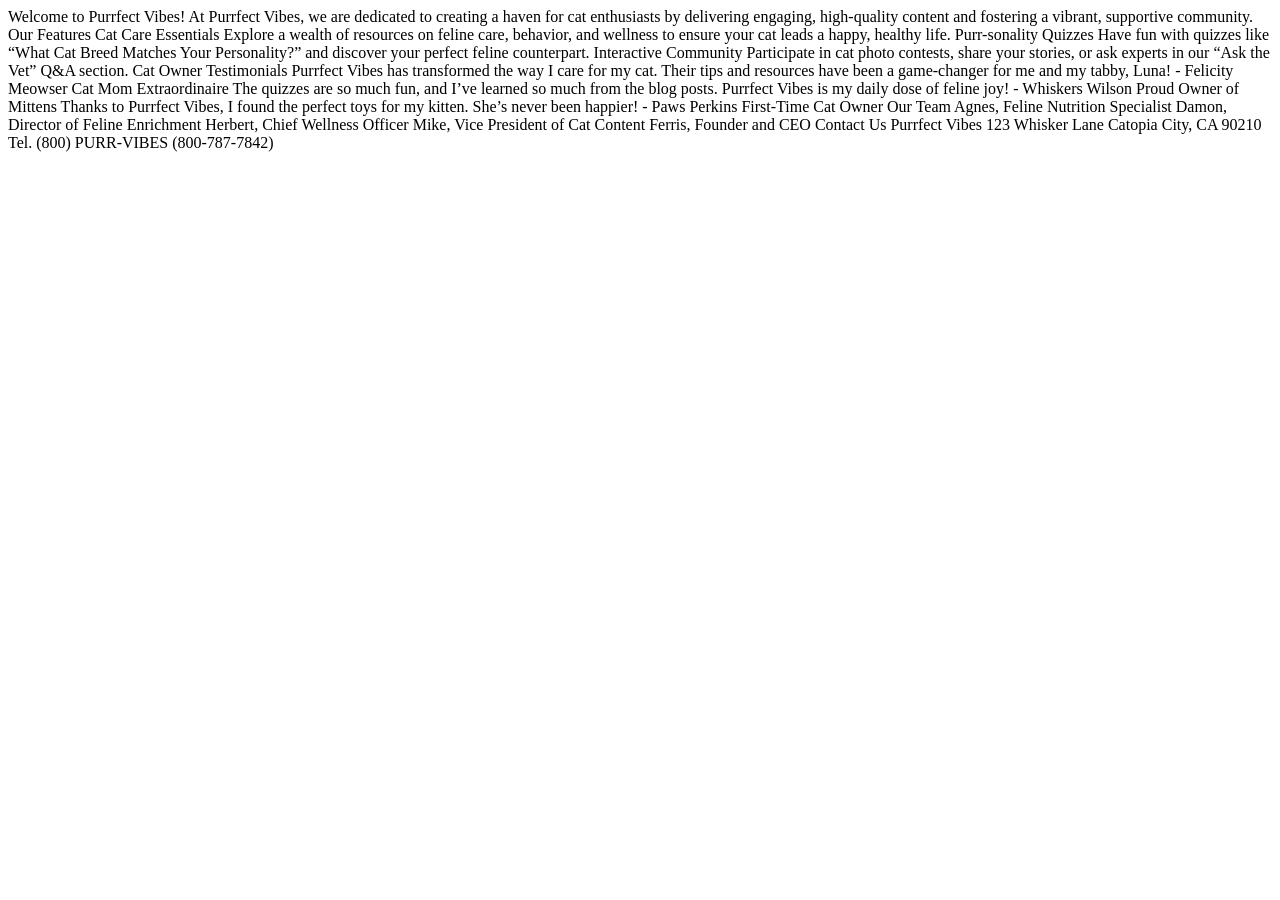
==== beginning/part2/index.html @ b2b12a91 "added beginning files" ====
<!DOCTYPE html>
<html lang="en">
<head>
    <meta charset="utf-8">
    <title>Welcome to Purrfect Vibes - Flexible Box</title>
</head>
<body>

    Welcome to Purrfect Vibes!
    At Purrfect Vibes, we are dedicated to creating a haven for cat enthusiasts by delivering engaging, high-quality content and fostering a vibrant, supportive community.
    
    Our Features
    Cat Care Essentials
    Explore a wealth of resources on feline care, behavior, and wellness to ensure your cat leads a happy, healthy life.
    
    Purr-sonality Quizzes
    Have fun with quizzes like “What Cat Breed Matches Your Personality?” and discover your perfect feline counterpart.
    
    Interactive Community
    Participate in cat photo contests, share your stories, or ask experts in our “Ask the Vet” Q&A section.
    
    
    Cat Owner Testimonials
    Purrfect Vibes has transformed the way I care for my cat. Their tips and resources have been a game-changer for me and my tabby, Luna!
    - Felicity Meowser
    Cat Mom Extraordinaire
    
    The quizzes are so much fun, and I’ve learned so much from the blog posts. Purrfect Vibes is my daily dose of feline joy!
    - Whiskers Wilson
    Proud Owner of Mittens
    
    Thanks to Purrfect Vibes, I found the perfect toys for my kitten. She’s never been happier!
    - Paws Perkins
    First-Time Cat Owner
    
    Our Team
    Agnes, Feline Nutrition Specialist
    Damon, Director of Feline Enrichment
    Herbert, Chief Wellness Officer
    Mike, Vice President of Cat Content
    Ferris, Founder and CEO
    
    Contact Us
    Purrfect Vibes
    123 Whisker Lane
    Catopia City, CA 90210
    Tel. (800) PURR-VIBES (800-787-7842)
    
    
</body>
</html>
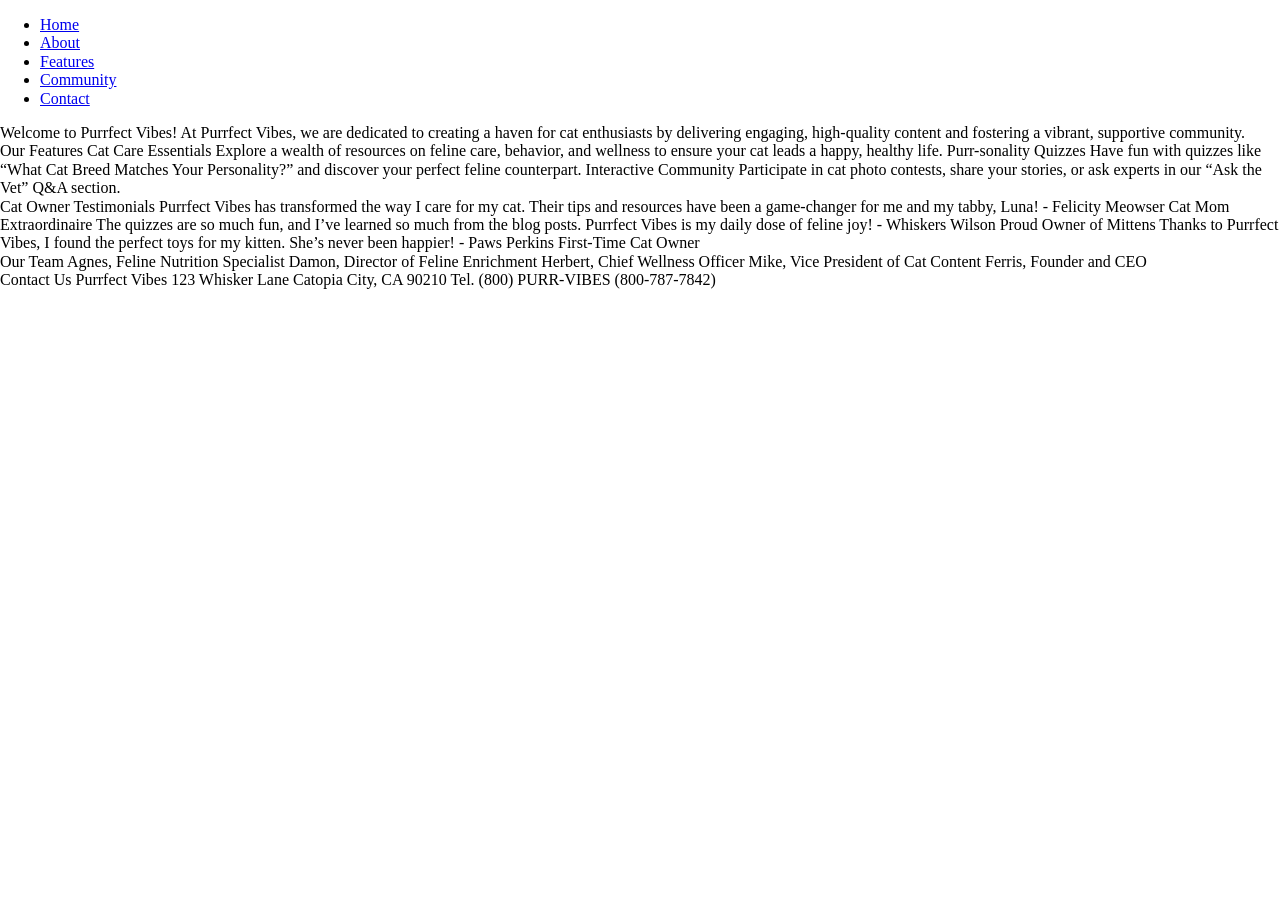
==== commit 5baa28c1: "part1 updated" ====
--- a/beginning/part2/index.html
+++ b/beginning/part2/index.html
@@ -3,48 +3,69 @@
 <head>
     <meta charset="utf-8">
     <title>Welcome to Purrfect Vibes - Flexible Box</title>
+    <link rel="stylesheet" href="css/normalize.css"
+    <link rel="stylesheet" href="css/styles.css">
 </head>
 <body>
+    <nav>
+        <ul>
+            <li><a href="#">Home</a></li>
+            <li><a href="#">About</a></li>
+            <li><a href="#">Features</a></li>
+            <li><a href="#">Community</a></li>
+            <li><a href="#" class="button">Contact</a></li>
+        </ul>
+    </nav>
 
-    Welcome to Purrfect Vibes!
-    At Purrfect Vibes, we are dedicated to creating a haven for cat enthusiasts by delivering engaging, high-quality content and fostering a vibrant, supportive community.
+    <section>
+        Welcome to Purrfect Vibes!
+        At Purrfect Vibes, we are dedicated to creating a haven for cat enthusiasts by delivering engaging, high-quality content and fostering a vibrant, supportive community.
+    </section>
     
-    Our Features
-    Cat Care Essentials
-    Explore a wealth of resources on feline care, behavior, and wellness to ensure your cat leads a happy, healthy life.
-    
-    Purr-sonality Quizzes
-    Have fun with quizzes like “What Cat Breed Matches Your Personality?” and discover your perfect feline counterpart.
-    
-    Interactive Community
-    Participate in cat photo contests, share your stories, or ask experts in our “Ask the Vet” Q&A section.
+    <section>
+        Our Features
+        Cat Care Essentials
+        Explore a wealth of resources on feline care, behavior, and wellness to ensure your cat leads a happy, healthy life.
+        
+        Purr-sonality Quizzes
+        Have fun with quizzes like “What Cat Breed Matches Your Personality?” and discover your perfect feline counterpart.
+        
+        Interactive Community
+        Participate in cat photo contests, share your stories, or ask experts in our “Ask the Vet” Q&A section.
+    </section>
     
     
-    Cat Owner Testimonials
-    Purrfect Vibes has transformed the way I care for my cat. Their tips and resources have been a game-changer for me and my tabby, Luna!
-    - Felicity Meowser
-    Cat Mom Extraordinaire
+    <section>
+        Cat Owner Testimonials
+        Purrfect Vibes has transformed the way I care for my cat. Their tips and resources have been a game-changer for me and my tabby, Luna!
+        - Felicity Meowser
+        Cat Mom Extraordinaire
+        
+        The quizzes are so much fun, and I’ve learned so much from the blog posts. Purrfect Vibes is my daily dose of feline joy!
+        - Whiskers Wilson
+        Proud Owner of Mittens
+        
+        Thanks to Purrfect Vibes, I found the perfect toys for my kitten. She’s never been happier!
+        - Paws Perkins
+        First-Time Cat Owner
+    </section>
     
-    The quizzes are so much fun, and I’ve learned so much from the blog posts. Purrfect Vibes is my daily dose of feline joy!
-    - Whiskers Wilson
-    Proud Owner of Mittens
+   <section>
+        Our Team
+        Agnes, Feline Nutrition Specialist
+        Damon, Director of Feline Enrichment
+        Herbert, Chief Wellness Officer
+        Mike, Vice President of Cat Content
+        Ferris, Founder and CEO
+   </section>
     
-    Thanks to Purrfect Vibes, I found the perfect toys for my kitten. She’s never been happier!
-    - Paws Perkins
-    First-Time Cat Owner
-    
-    Our Team
-    Agnes, Feline Nutrition Specialist
-    Damon, Director of Feline Enrichment
-    Herbert, Chief Wellness Officer
-    Mike, Vice President of Cat Content
-    Ferris, Founder and CEO
-    
-    Contact Us
-    Purrfect Vibes
-    123 Whisker Lane
-    Catopia City, CA 90210
-    Tel. (800) PURR-VIBES (800-787-7842)
+    <footer>
+        Contact Us
+        Purrfect Vibes
+        123 Whisker Lane
+        Catopia City, CA 90210
+        Tel. (800) PURR-VIBES (800-787-7842)
+    </footer>
     
     
 </body>
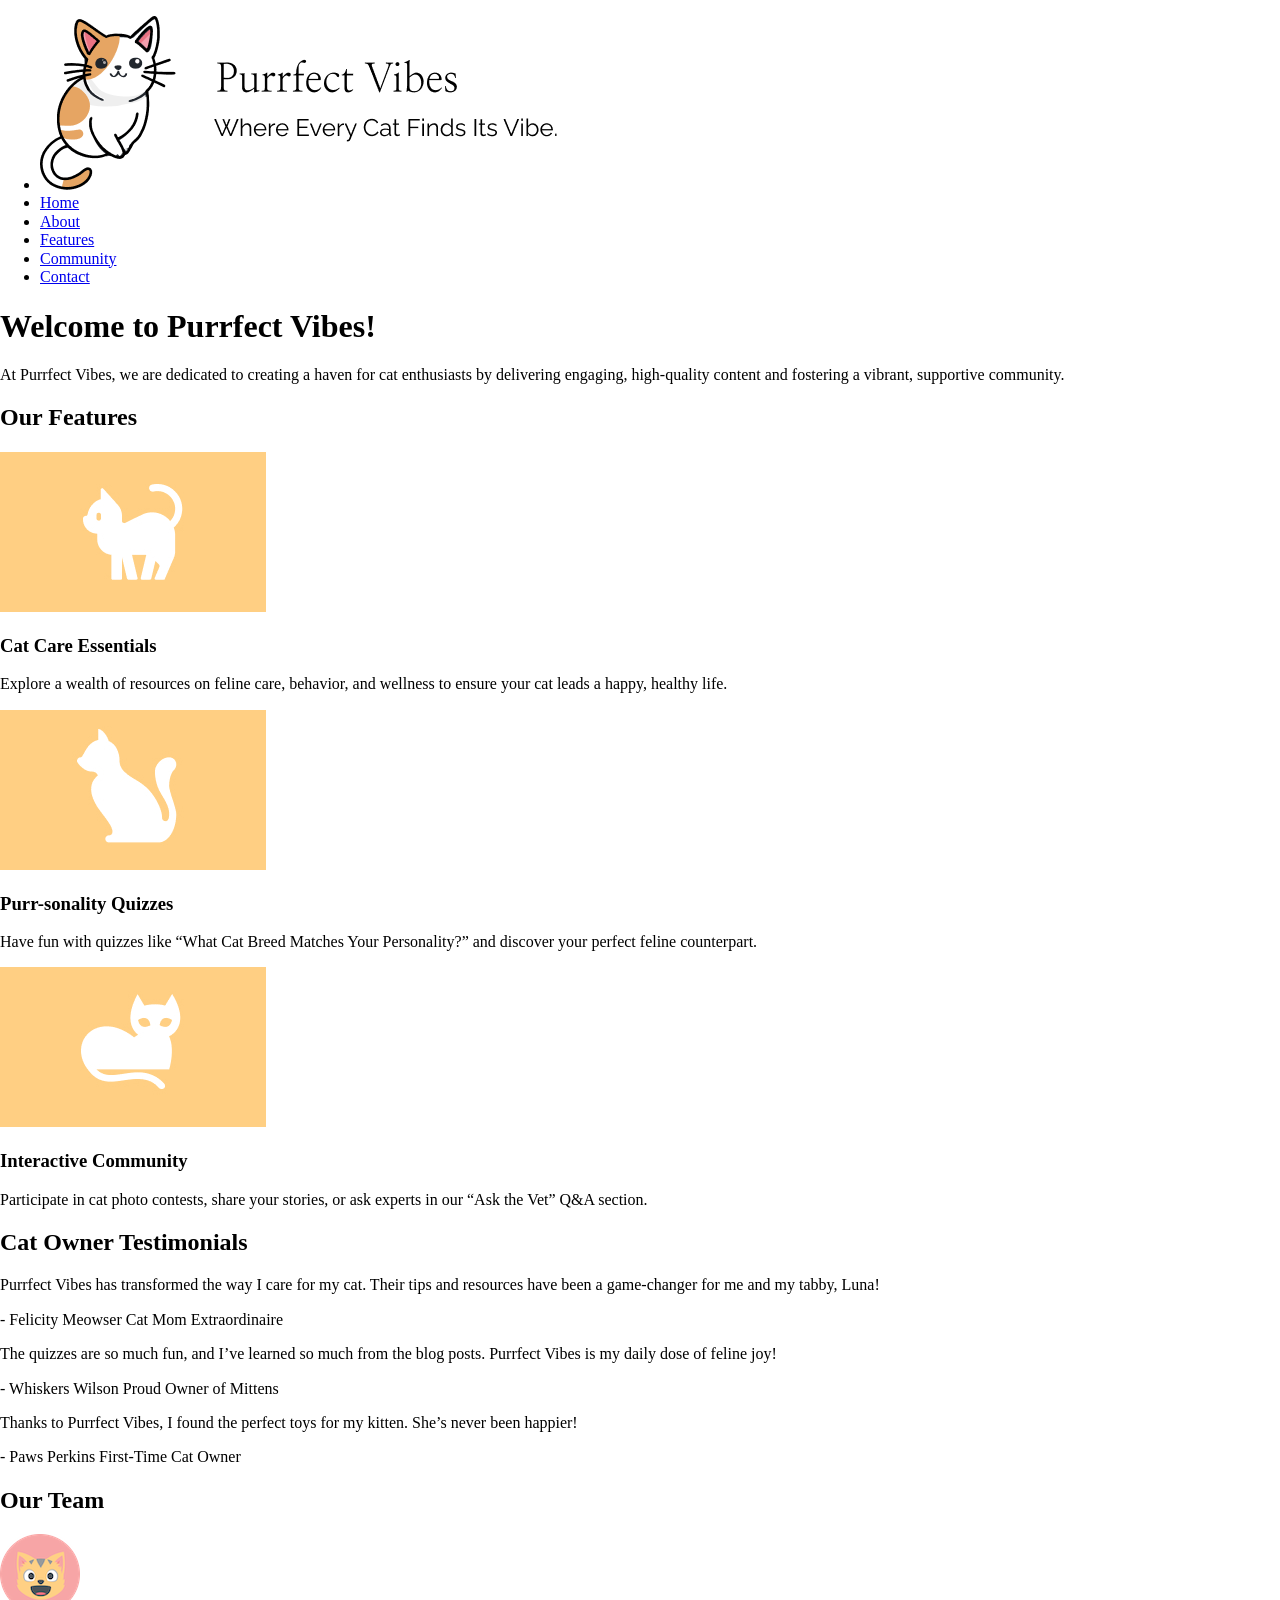
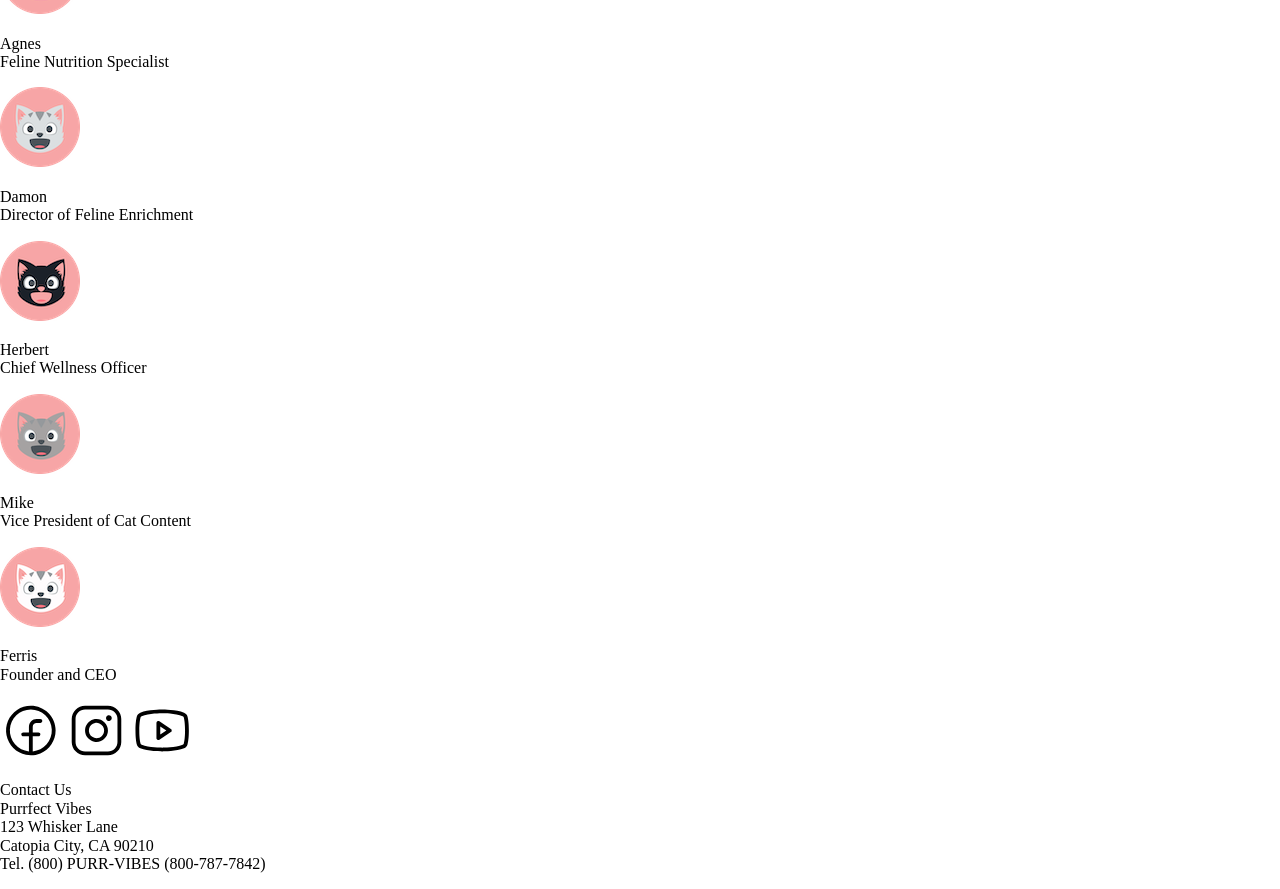
==== commit 684f4e5d: "Update index.html part2" ====
--- a/beginning/part2/index.html
+++ b/beginning/part2/index.html
@@ -9,6 +9,7 @@
 <body>
     <nav>
         <ul>
+            <li><img src="images/logo.png" alt="logo"</li>
             <li><a href="#">Home</a></li>
             <li><a href="#">About</a></li>
             <li><a href="#">Features</a></li>
@@ -17,54 +18,73 @@
         </ul>
     </nav>
 
-    <section>
-        Welcome to Purrfect Vibes!
-        At Purrfect Vibes, we are dedicated to creating a haven for cat enthusiasts by delivering engaging, high-quality content and fostering a vibrant, supportive community.
+    <section class="hero">
+        <div class="container">
+            <h1>Welcome to Purrfect Vibes!</h1>
+            <p>At Purrfect Vibes, we are dedicated to creating a haven for cat enthusiasts by delivering engaging, high-quality content and fostering a vibrant, supportive community.</p>
+        </div>
     </section>
     
-    <section>
-        Our Features
-        Cat Care Essentials
-        Explore a wealth of resources on feline care, behavior, and wellness to ensure your cat leads a happy, healthy life.
-        
-        Purr-sonality Quizzes
-        Have fun with quizzes like “What Cat Breed Matches Your Personality?” and discover your perfect feline counterpart.
-        
-        Interactive Community
-        Participate in cat photo contests, share your stories, or ask experts in our “Ask the Vet” Q&A section.
+    <section class="features">
+       <div class="container">
+            <h2>Our Features</h2>
+                <img src="images/cat-care.jpg" alt="cat care">
+                <h3>Cat Care Essentials</h3>
+                <p>Explore a wealth of resources on feline care, behavior, and wellness to ensure your cat leads a happy, healthy life.</p>
+            
+                <img src="images/cat-quizzes.jpg" alt="cat quizzes">
+                <h3>Purr-sonality Quizzes</h3>
+                <p>Have fun with quizzes like “What Cat Breed Matches Your Personality?” and discover your perfect feline counterpart.</p>
+            
+                <img src="images/cat-community.jpg" alt="cat community">
+                <h3>Interactive Community</h3>
+                <p>Participate in cat photo contests, share your stories, or ask experts in our “Ask the Vet” Q&A section.</p>
+       </div>
     </section>
     
-    
-    <section>
-        Cat Owner Testimonials
-        Purrfect Vibes has transformed the way I care for my cat. Their tips and resources have been a game-changer for me and my tabby, Luna!
-        - Felicity Meowser
-        Cat Mom Extraordinaire
-        
-        The quizzes are so much fun, and I’ve learned so much from the blog posts. Purrfect Vibes is my daily dose of feline joy!
-        - Whiskers Wilson
-        Proud Owner of Mittens
-        
-        Thanks to Purrfect Vibes, I found the perfect toys for my kitten. She’s never been happier!
-        - Paws Perkins
-        First-Time Cat Owner
+    <section class="testimonials">
+        <div class="container">
+            <h2>Cat Owner Testimonials</h2>
+            <p>Purrfect Vibes has transformed the way I care for my cat. Their tips and resources have been a game-changer for me and my tabby, Luna!</p>
+            <p>- Felicity Meowser
+                Cat Mom Extraordinaire</p>
+            
+            <p>The quizzes are so much fun, and I’ve learned so much from the blog posts. Purrfect Vibes is my daily dose of feline joy!</p>
+            <p>- Whiskers Wilson
+                Proud Owner of Mittens</p>
+            
+            <p>Thanks to Purrfect Vibes, I found the perfect toys for my kitten. She’s never been happier!</p>
+            <p>- Paws Perkins
+                First-Time Cat Owner</p>
+        </div>
     </section>
     
-   <section>
-        Our Team
-        Agnes, Feline Nutrition Specialist
-        Damon, Director of Feline Enrichment
-        Herbert, Chief Wellness Officer
-        Mike, Vice President of Cat Content
-        Ferris, Founder and CEO
+   <section class="team">
+        <div class="container">
+            <h2>Our Team</h2>
+            <img src="images/head-agnes.png" alt="Agnes">
+            <p>Agnes<br> Feline Nutrition Specialist</p>
+            <img src="images/head-damon.png" alt="Damon">
+            <p>Damon<br> Director of Feline Enrichment</p>
+            <img src="images/head-herbert.png" alt="Herbert">
+            <p>Herbert<br> Chief Wellness Officer</p>
+            <img src="images/head-mike.png" alt="Mike">
+            <p>Mike<br> Vice President of Cat Content</p>
+            <img src="images/head-ferris.png" alt="Ferris">
+            <p>Ferris<br> Founder and CEO</p>
+        </div>
    </section>
     
     <footer>
-        Contact Us
-        Purrfect Vibes
-        123 Whisker Lane
-        Catopia City, CA 90210
-        Tel. (800) PURR-VIBES (800-787-7842)
+        <img src="images/facebook.svg" alt="Facebook">
+        <img src="images/instagram.svg" alt="Instagram">
+        <img src="images/youtube.svg" alt="Youtube">
+        
+            <p></p>Contact Us<br>
+            Purrfect Vibes<br>
+            123 Whisker Lane<br>
+            Catopia City, CA 90210<br>
+            Tel. (800) PURR-VIBES (800-787-7842)</p>
     </footer>
     
     
--- a/beginning/part2/css/styles.css
+++ b/beginning/part2/css/styles.css
@@ -0,0 +1,12 @@
+body {
+    background-color: #efefef;
+}
+
+
+
+
+
+/* Body: #efefef (light grey)
+Button/Link: #e6a563 (orange)
+Hero bg: #FFCF83 (light orange)
+Testimonial bg: #222e50 (dark blue) */
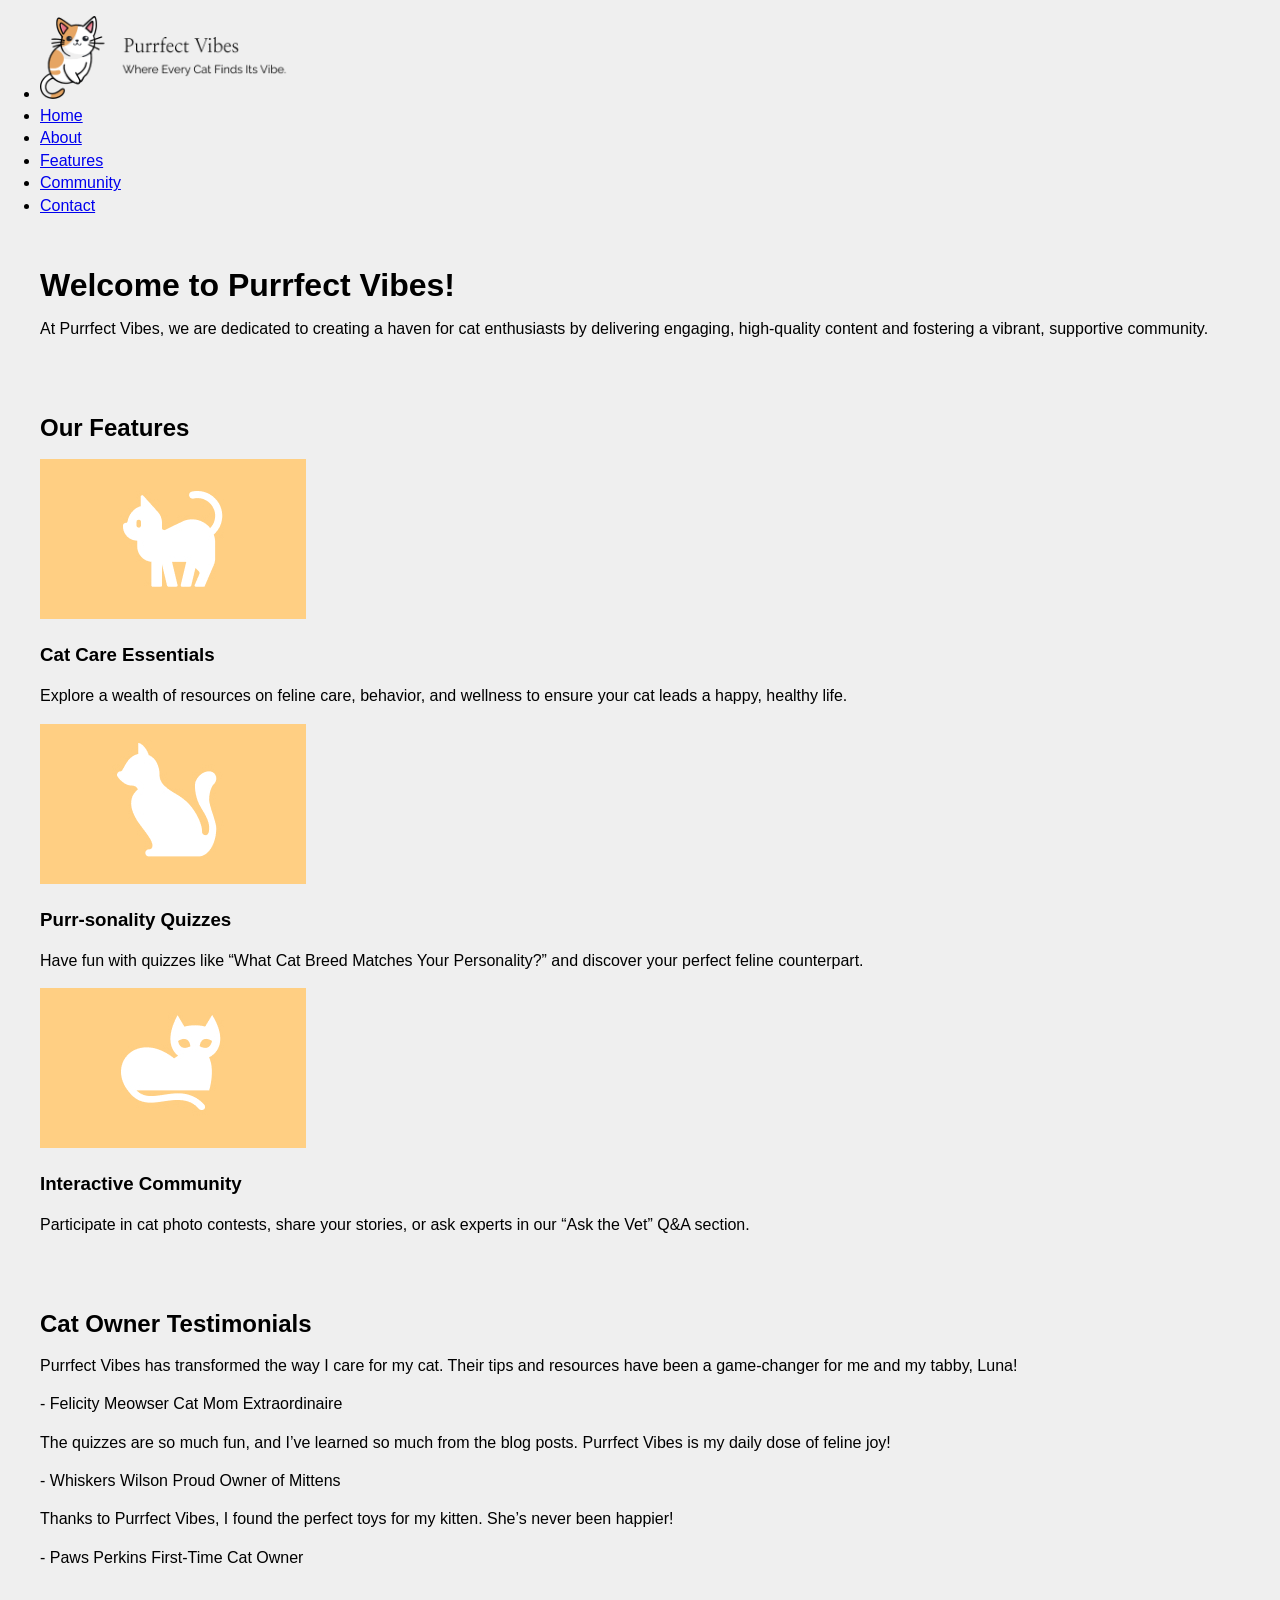
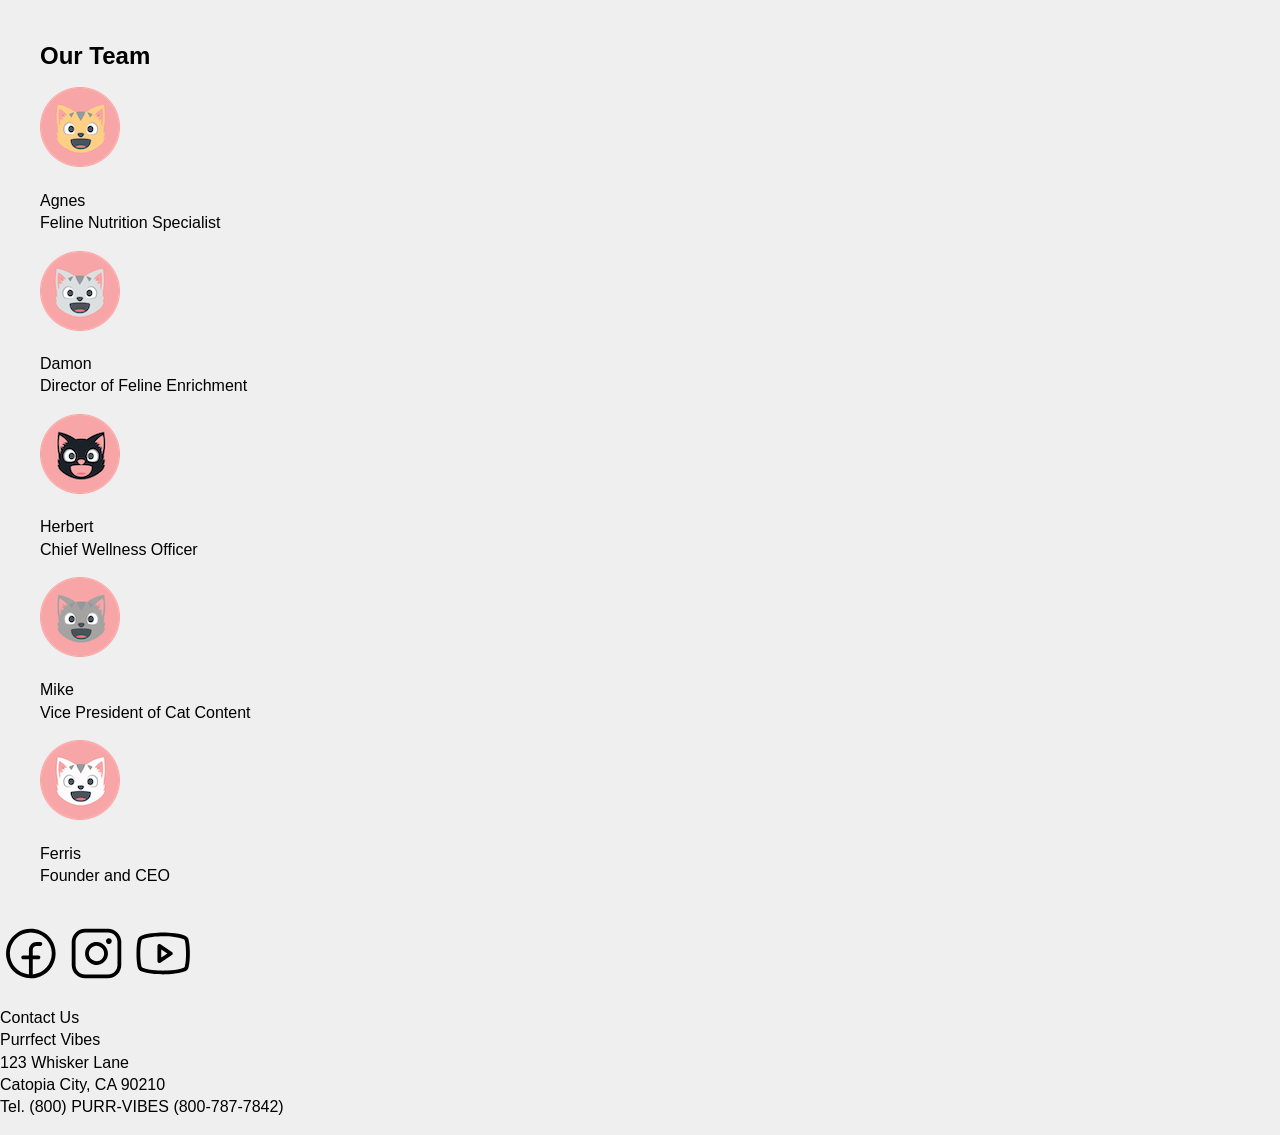
==== commit 10346e10: "updated styles.css" ====
--- a/beginning/part2/index.html
+++ b/beginning/part2/index.html
@@ -3,7 +3,7 @@
 <head>
     <meta charset="utf-8">
     <title>Welcome to Purrfect Vibes - Flexible Box</title>
-    <link rel="stylesheet" href="css/normalize.css"
+    <link rel="stylesheet" href="css/normalize.css">
     <link rel="stylesheet" href="css/styles.css">
 </head>
 <body>
--- a/beginning/part2/css/styles.css
+++ b/beginning/part2/css/styles.css
@@ -1,12 +1,23 @@
 body {
     background-color: #efefef;
+    font-family: Arial, Helvetica, sans-serif;
+    font-size: 1em;
+    line-height: 1.4em;
+}
+.container {
+    max-width: 1200px;
+    width: 100%;
+    padding: 20px;
+    margin: auto
+}
+nav img {
+    width: 250px;
 }
 
 
 
 
 
-/* Body: #efefef (light grey)
-Button/Link: #e6a563 (orange)
+/* Button/Link: #e6a563 (orange)
 Hero bg: #FFCF83 (light orange)
-Testimonial bg: #222e50 (dark blue) */+Testimonial bg: #222e50 (dark blue)  */
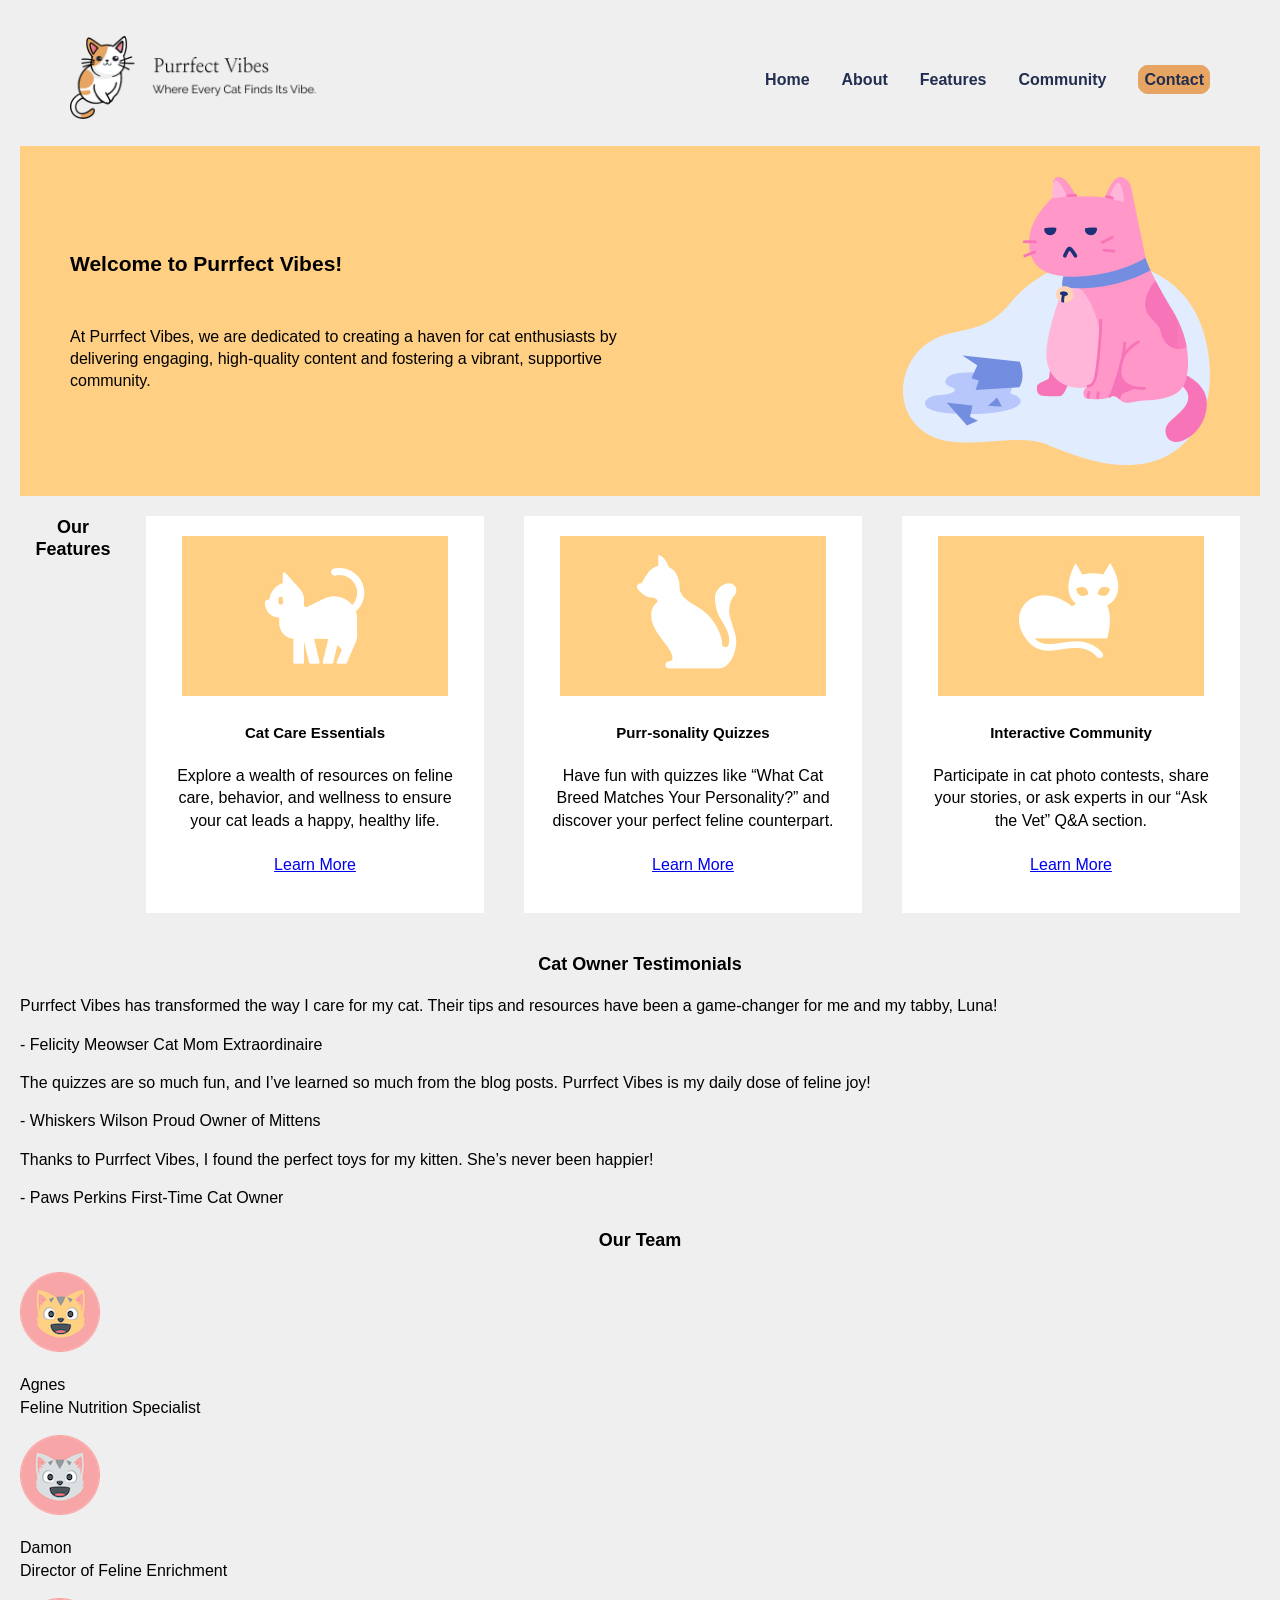
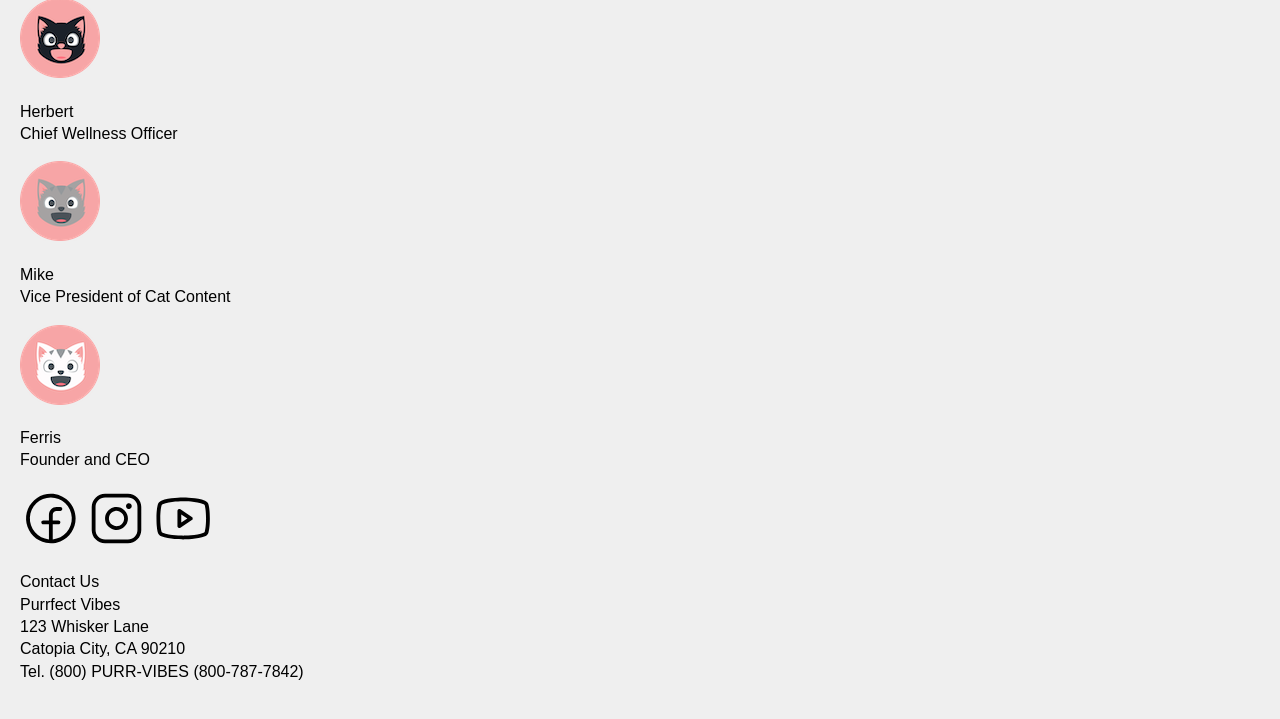
==== commit 298e8efa: "update index.html and styles.css nav completed, hero working" ====
--- a/beginning/part2/index.html
+++ b/beginning/part2/index.html
@@ -9,7 +9,7 @@
 <body>
     <nav>
         <ul>
-            <li><img src="images/logo.png" alt="logo"</li>
+            <li><img src="images/logo.png" alt="logo"></li>
             <li><a href="#">Home</a></li>
             <li><a href="#">About</a></li>
             <li><a href="#">Features</a></li>
@@ -18,32 +18,40 @@
         </ul>
     </nav>
 
-    <section class="hero">
-        <div class="container">
+    <section class="hero-container">
+        <div class="hero-text">
             <h1>Welcome to Purrfect Vibes!</h1>
+            &nbsp;
             <p>At Purrfect Vibes, we are dedicated to creating a haven for cat enthusiasts by delivering engaging, high-quality content and fostering a vibrant, supportive community.</p>
         </div>
+        <img src="images/hero-cat.png" alt="hero cat">
     </section>
     
-    <section class="features">
-       <div class="container">
-            <h2>Our Features</h2>
+    <section class="feature-container">
+        <h2>Our Features</h2>
+        <div class="feature-block">
                 <img src="images/cat-care.jpg" alt="cat care">
                 <h3>Cat Care Essentials</h3>
-                <p>Explore a wealth of resources on feline care, behavior, and wellness to ensure your cat leads a happy, healthy life.</p>
-            
+                <p>Explore a wealth of resources on feline care, behavior, and wellness to ensure your cat leads a happy, healthy life.<br><br>
+                <a href="/features.html">Learn More</a></p>
+        </div>
+        <div class="feature-block">
                 <img src="images/cat-quizzes.jpg" alt="cat quizzes">
                 <h3>Purr-sonality Quizzes</h3>
-                <p>Have fun with quizzes like “What Cat Breed Matches Your Personality?” and discover your perfect feline counterpart.</p>
-            
+                <p>Have fun with quizzes like “What Cat Breed Matches Your Personality?” and discover your perfect feline counterpart.<br><br>
+                <a href="/features.html">Learn More</a></p>
+        </div>
+        <div class="feature-block">
                 <img src="images/cat-community.jpg" alt="cat community">
                 <h3>Interactive Community</h3>
-                <p>Participate in cat photo contests, share your stories, or ask experts in our “Ask the Vet” Q&A section.</p>
-       </div>
+                <p>Participate in cat photo contests, share your stories, or ask experts in our “Ask the Vet” Q&A section.<br><br>
+                <a href="/features.html">Learn More</a></p>
+        </div>
+       
     </section>
     
     <section class="testimonials">
-        <div class="container">
+        <div class="testimonials-container">
             <h2>Cat Owner Testimonials</h2>
             <p>Purrfect Vibes has transformed the way I care for my cat. Their tips and resources have been a game-changer for me and my tabby, Luna!</p>
             <p>- Felicity Meowser
@@ -60,7 +68,7 @@
     </section>
     
    <section class="team">
-        <div class="container">
+        <div class="team-container">
             <h2>Our Team</h2>
             <img src="images/head-agnes.png" alt="Agnes">
             <p>Agnes<br> Feline Nutrition Specialist</p>
--- a/beginning/part2/css/styles.css
+++ b/beginning/part2/css/styles.css
@@ -3,21 +3,101 @@
     font-family: Arial, Helvetica, sans-serif;
     font-size: 1em;
     line-height: 1.4em;
+    padding: 20px;
 }
 .container {
     max-width: 1200px;
     width: 100%;
     padding: 20px;
-    margin: auto
+    margin: 0 auto
+}
+h1{
+    font-size: 21px;
+    font-weight: bold;
+    margin-top: 20px;
+    margin-bottom: 2%;
+}
+h2 {
+    font-size: 18px;
+    font-weight: bold;
+    margin-top: 20px;
+    margin-bottom: 20px;
+    text-align: center;  
+}
+h3 {
+    font-size: 15px;
+    font-weight: bold;
+    margin-top: 20px;
+    margin-bottom: 20px;
 }
 nav img {
     width: 250px;
+}
+nav {
+    height: 110px;
+    position: sticky;
+    top: 0;
+}
+nav ul {
+    display: flex;
+    align-items: center;
+    justify-content: flex-end;
+    list-style-type: none;
+    gap: 2em;
+    padding: 0 50px;
+}
+nav li:first-child {
+    margin-right: auto;
+}
+nav a {
+    color: #222e50;
+    font-weight: bold;
+    text-decoration: none;
+}
+nav a:hover {
+    color: #e6a563;
+
+}
+.button {
+    border: solid 1px #e6a563;
+    background-color: #e6a563;
+    padding: 5px;
+    border-radius: 10px;
+}
+.hero-container {
+    background-color: #ffcf83;
+    height: 250px;
+    display: flex;
+    align-items: center;
+    justify-content: space-between;
+    padding: 50px;
+}
+.hero-text {
+width: 50%;
+}
+.hero img {
+    width: 250px;
+}
+.feature-container h2 {
+    display: flex-end;
+    order: -1;
+}
+.feature-container {
+   display: flex;
+   justify-content: space-between;
+    margin: 0 auto;
+}
+.feature-block {
+    width: 315px;
+    padding: 20px;
+    margin: 20px;
+    display: inline-block;
+    text-align: center;
+    background: white;
 }
 
 
 
 
-
-/* Button/Link: #e6a563 (orange)
-Hero bg: #FFCF83 (light orange)
-Testimonial bg: #222e50 (dark blue)  */+/* Hero bg: #FFCF83 (light orange)
+Testimonial bg: #222e50 (dark blue)   */
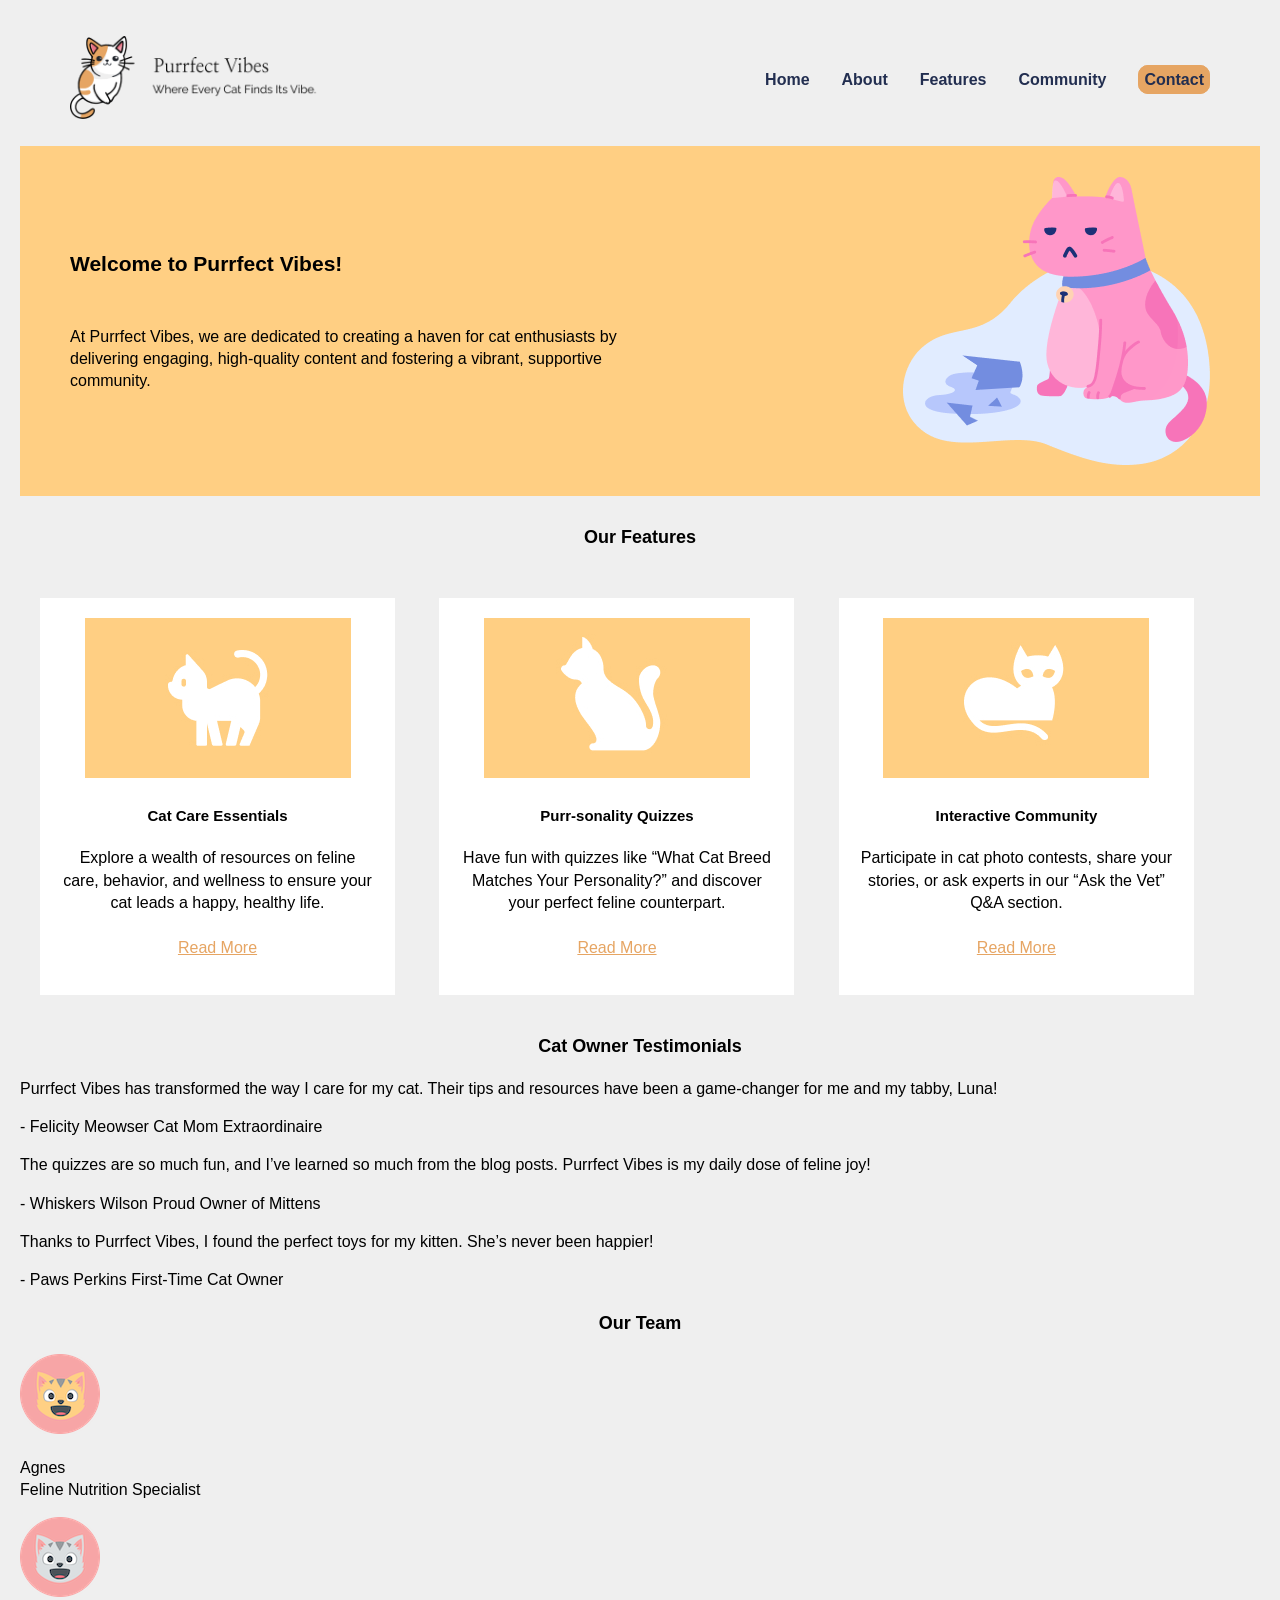
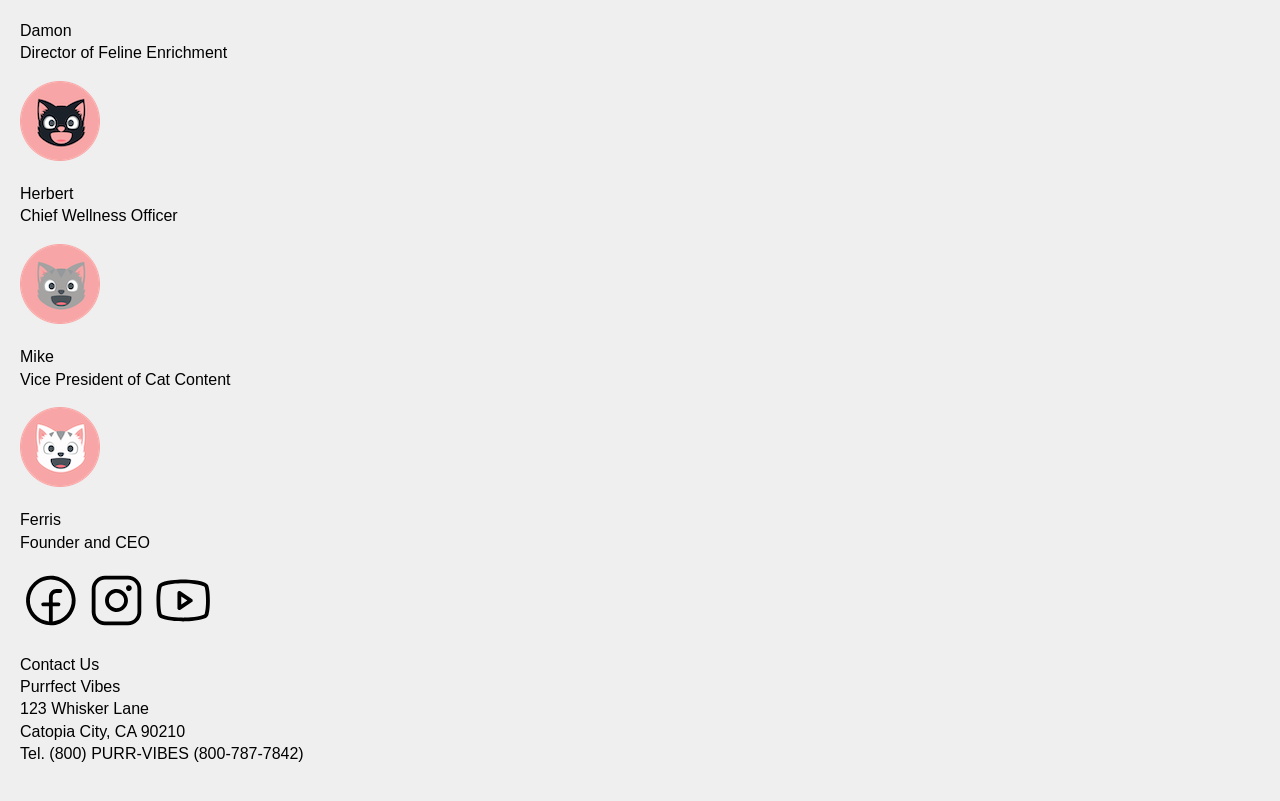
==== commit d90f1f85: "features section updated index/styles - complete update for features" ====
--- a/beginning/part2/index.html
+++ b/beginning/part2/index.html
@@ -33,19 +33,19 @@
                 <img src="images/cat-care.jpg" alt="cat care">
                 <h3>Cat Care Essentials</h3>
                 <p>Explore a wealth of resources on feline care, behavior, and wellness to ensure your cat leads a happy, healthy life.<br><br>
-                <a href="/features.html">Learn More</a></p>
+                <a href="/features.html">Read More</a></p>
         </div>
         <div class="feature-block">
                 <img src="images/cat-quizzes.jpg" alt="cat quizzes">
                 <h3>Purr-sonality Quizzes</h3>
                 <p>Have fun with quizzes like “What Cat Breed Matches Your Personality?” and discover your perfect feline counterpart.<br><br>
-                <a href="/features.html">Learn More</a></p>
+                <a href="/features.html">Read More</a></p>
         </div>
         <div class="feature-block">
                 <img src="images/cat-community.jpg" alt="cat community">
                 <h3>Interactive Community</h3>
                 <p>Participate in cat photo contests, share your stories, or ask experts in our “Ask the Vet” Q&A section.<br><br>
-                <a href="/features.html">Learn More</a></p>
+                <a href="/features.html">Read More</a></p>
         </div>
        
     </section>
--- a/beginning/part2/css/styles.css
+++ b/beginning/part2/css/styles.css
@@ -29,6 +29,9 @@
     font-weight: bold;
     margin-top: 20px;
     margin-bottom: 20px;
+}
+a {
+    color: #e6a563;
 }
 nav img {
     width: 250px;
@@ -78,14 +81,11 @@
 .hero img {
     width: 250px;
 }
-.feature-container h2 {
-    display: flex-end;
-    order: -1;
-}
-.feature-container {
-   display: flex;
-   justify-content: space-between;
-    margin: 0 auto;
+.feature-container h2{
+    display: flex;
+    justify-content: center;
+    align-items: center;
+    padding: 10px;
 }
 .feature-block {
     width: 315px;
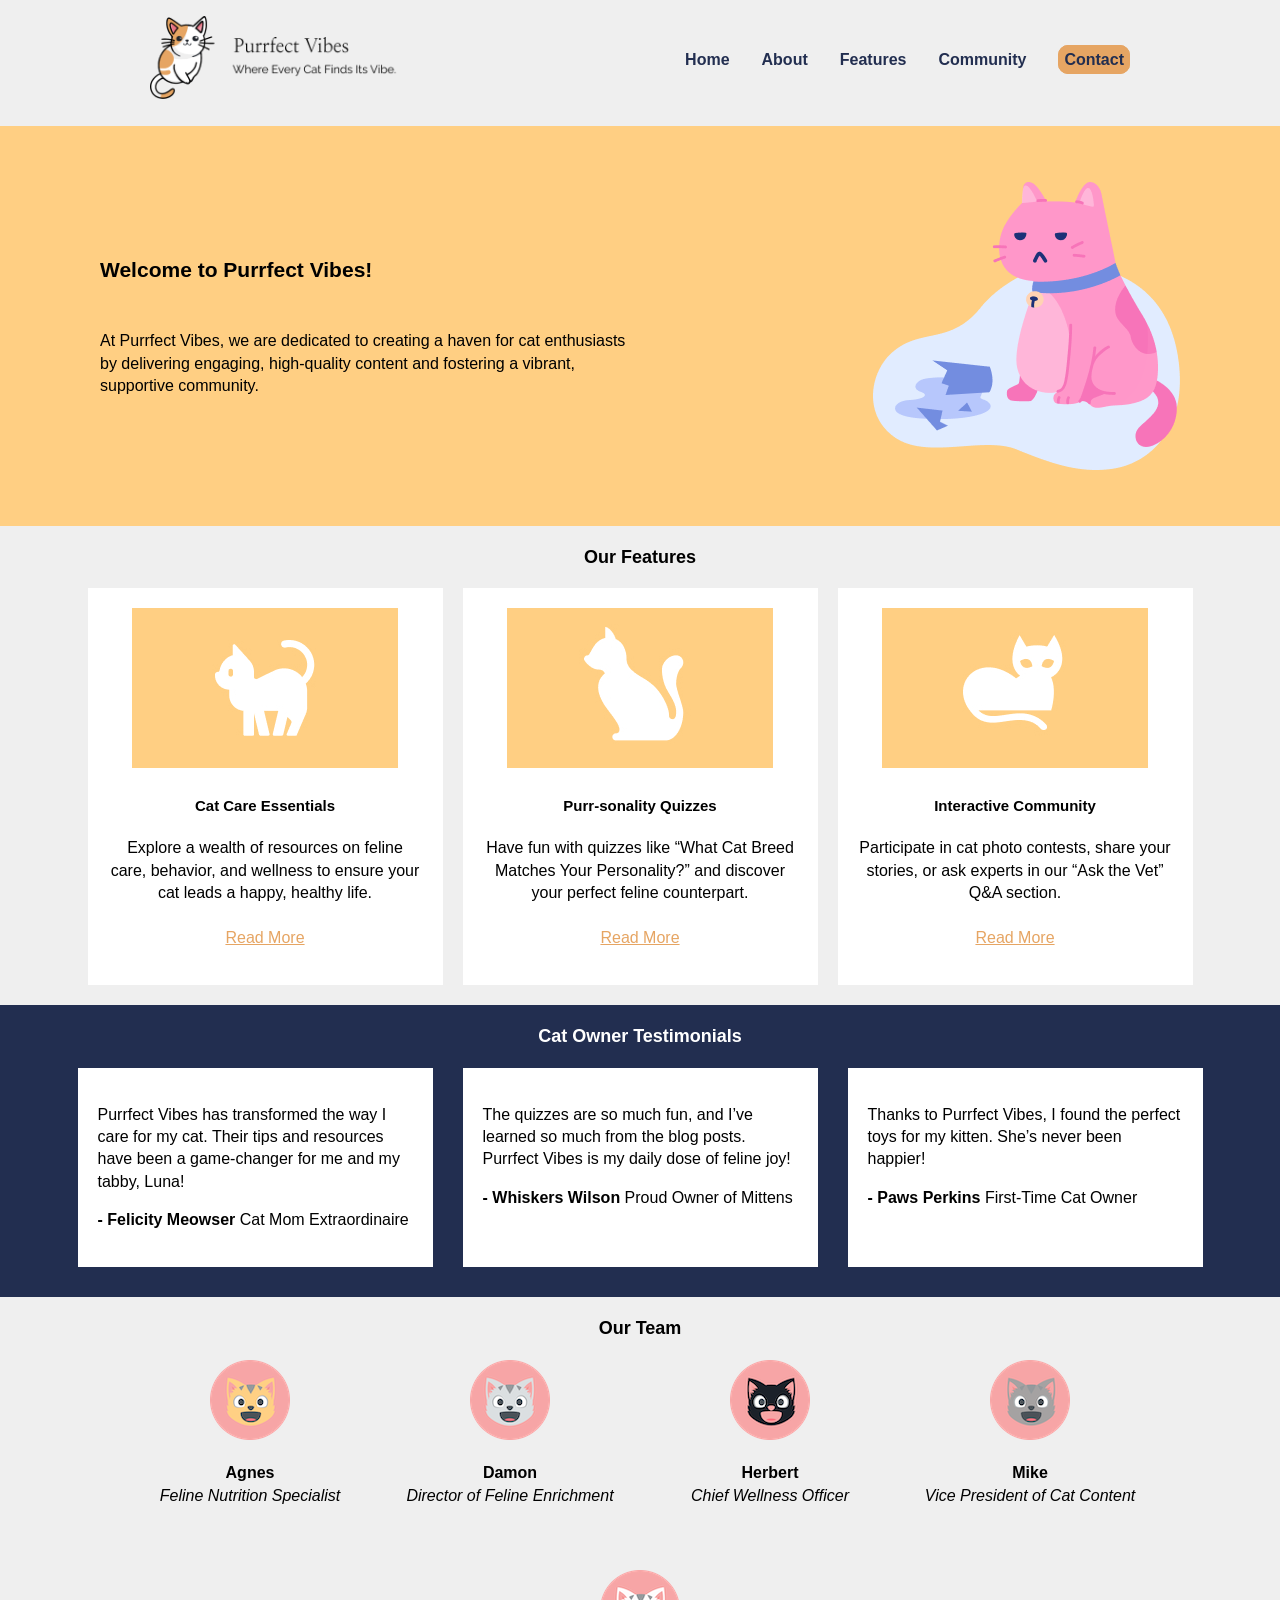
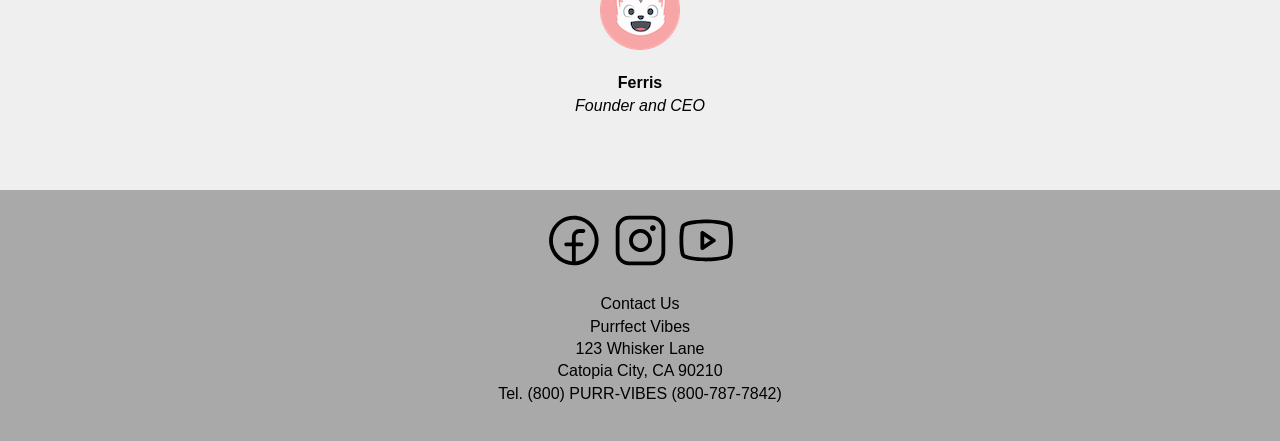
==== commit c29247f4: "updated styles.css/index.html added/completed testimonial section added/completed footer" ====
--- a/beginning/part2/index.html
+++ b/beginning/part2/index.html
@@ -48,51 +48,61 @@
                 <a href="/features.html">Read More</a></p>
         </div>
        
+    </section> 
+    <section class="testimonial-container">
+            <h2>Cat Owner Testimonials</h2>
+            <div class="testimonial-block">
+                <p>Purrfect Vibes has transformed the way I care for my cat. Their tips and resources have been a game-changer for me and my tabby, Luna!</p>
+                <p><strong>- Felicity Meowser</strong>
+                    Cat Mom Extraordinaire</p>
+            </div>
+            <div class="testimonial-block">
+                <p>The quizzes are so much fun, and I’ve learned so much from the blog posts. Purrfect Vibes is my daily dose of feline joy!</p>
+                <p><strong>- Whiskers Wilson</strong>
+                    Proud Owner of Mittens</p>
+            </div>
+            <div class="testimonial-block">
+                <p>Thanks to Purrfect Vibes, I found the perfect toys for my kitten. She’s never been happier!</p>
+                <p><strong>- Paws Perkins</strong>
+                    First-Time Cat Owner</p>
+            </div>
     </section>
-    
-    <section class="testimonials">
-        <div class="testimonials-container">
-            <h2>Cat Owner Testimonials</h2>
-            <p>Purrfect Vibes has transformed the way I care for my cat. Their tips and resources have been a game-changer for me and my tabby, Luna!</p>
-            <p>- Felicity Meowser
-                Cat Mom Extraordinaire</p>
-            
-            <p>The quizzes are so much fun, and I’ve learned so much from the blog posts. Purrfect Vibes is my daily dose of feline joy!</p>
-            <p>- Whiskers Wilson
-                Proud Owner of Mittens</p>
-            
-            <p>Thanks to Purrfect Vibes, I found the perfect toys for my kitten. She’s never been happier!</p>
-            <p>- Paws Perkins
-                First-Time Cat Owner</p>
-        </div>
+    <section class="team-container">
+            <h2>Our Team</h2>
+            <div class="team-block">
+                <img src="images/head-agnes.png" alt="Agnes">
+                <p><strong>Agnes</strong><br> <em>Feline Nutrition Specialist</em></p>
+            </div>
+            <div class="team-block">
+                <img src="images/head-damon.png" alt="Damon">
+                <p><strong>Damon</strong><br> <em>Director of Feline Enrichment</em></p>
+            </div>
+            <div class="team-block">
+                <img src="images/head-herbert.png" alt="Herbert">
+                <p><strong>Herbert</strong><br><em> Chief Wellness Officer</em></p>
+            </div>
+            <div class="team-block">
+                <img src="images/head-mike.png" alt="Mike">
+                <p><strong>Mike</strong><br> <em>Vice President of Cat Content</em></p>
+            </div>
+            <div class="team-block">
+                <img src="images/head-ferris.png" alt="Ferris">
+                <p><strong>Ferris</strong><br> <em>Founder and CEO</em></p>
+            </div>
     </section>
-    
-   <section class="team">
-        <div class="team-container">
-            <h2>Our Team</h2>
-            <img src="images/head-agnes.png" alt="Agnes">
-            <p>Agnes<br> Feline Nutrition Specialist</p>
-            <img src="images/head-damon.png" alt="Damon">
-            <p>Damon<br> Director of Feline Enrichment</p>
-            <img src="images/head-herbert.png" alt="Herbert">
-            <p>Herbert<br> Chief Wellness Officer</p>
-            <img src="images/head-mike.png" alt="Mike">
-            <p>Mike<br> Vice President of Cat Content</p>
-            <img src="images/head-ferris.png" alt="Ferris">
-            <p>Ferris<br> Founder and CEO</p>
-        </div>
-   </section>
-    
     <footer>
-        <img src="images/facebook.svg" alt="Facebook">
-        <img src="images/instagram.svg" alt="Instagram">
-        <img src="images/youtube.svg" alt="Youtube">
-        
+      <div class="social-media">
+            <img src="images/facebook.svg" alt="Facebook">
+            <img src="images/instagram.svg" alt="Instagram">
+            <img src="images/youtube.svg" alt="Youtube">
+      </div>
+        <div class="contact-info">
             <p></p>Contact Us<br>
             Purrfect Vibes<br>
             123 Whisker Lane<br>
             Catopia City, CA 90210<br>
             Tel. (800) PURR-VIBES (800-787-7842)</p>
+        </div class="contact-info">
     </footer>
     
     
--- a/beginning/part2/css/styles.css
+++ b/beginning/part2/css/styles.css
@@ -3,7 +3,6 @@
     font-family: Arial, Helvetica, sans-serif;
     font-size: 1em;
     line-height: 1.4em;
-    padding: 20px;
 }
 .container {
     max-width: 1200px;
@@ -37,9 +36,11 @@
     width: 250px;
 }
 nav {
+    background-color: #efefef;
     height: 110px;
     position: sticky;
     top: 0;
+    padding: 0 100px;
 }
 nav ul {
     display: flex;
@@ -73,7 +74,7 @@
     display: flex;
     align-items: center;
     justify-content: space-between;
-    padding: 50px;
+    padding: 75px 100px;
 }
 .hero-text {
 width: 50%;
@@ -81,23 +82,73 @@
 .hero img {
     width: 250px;
 }
-.feature-container h2{
+.feature-container {
     display: flex;
+    flex-wrap: wrap;
     justify-content: center;
-    align-items: center;
-    padding: 10px;
+    gap: 20px;
+    padding: 20px;
+}
+.feature-container h2 {
+    flex-basis: 100%;
+    text-align: center;
+    margin: 0;
 }
 .feature-block {
     width: 315px;
     padding: 20px;
-    margin: 20px;
-    display: inline-block;
     text-align: center;
     background: white;
 }
-
-
-
-
-/* Hero bg: #FFCF83 (light orange)
-Testimonial bg: #222e50 (dark blue)   */+.testimonial-container {
+    background-color: #222e50;
+    display: flex;
+    flex-wrap: wrap;
+    justify-content: center;
+    gap: 10px;
+    padding: 20px;
+}
+.testimonial-container h2 {
+    flex-basis: 100%;
+    text-align: center;
+    margin: 0;
+    color: #fff;
+}
+.testimonial-block {
+    width: 315px;
+    padding: 20px;
+    margin:10px;
+    background-color: #fff;
+}
+.team-container {
+    display: flex;
+    flex-wrap: wrap;
+    justify-content: center;
+    align-items: center;
+    gap: 10px;
+    padding: 20px;
+}
+.team-container h2 {
+    flex-basis: 100%;
+    text-align: center;
+    margin: 0; 
+    margin-bottom: 10px;
+}
+.team-block {
+    width: 250px;
+    height: 200px;
+    text-align: center;
+}
+footer {
+    background-color: darkgray;
+    text-align: center;
+    padding: 20px;
+    display: flex;
+    flex-wrap: wrap;
+    justify-content: center;
+    align-items: center;
+}
+.social-media {
+    flex-basis: 100%;
+    text-align: center;
+}
